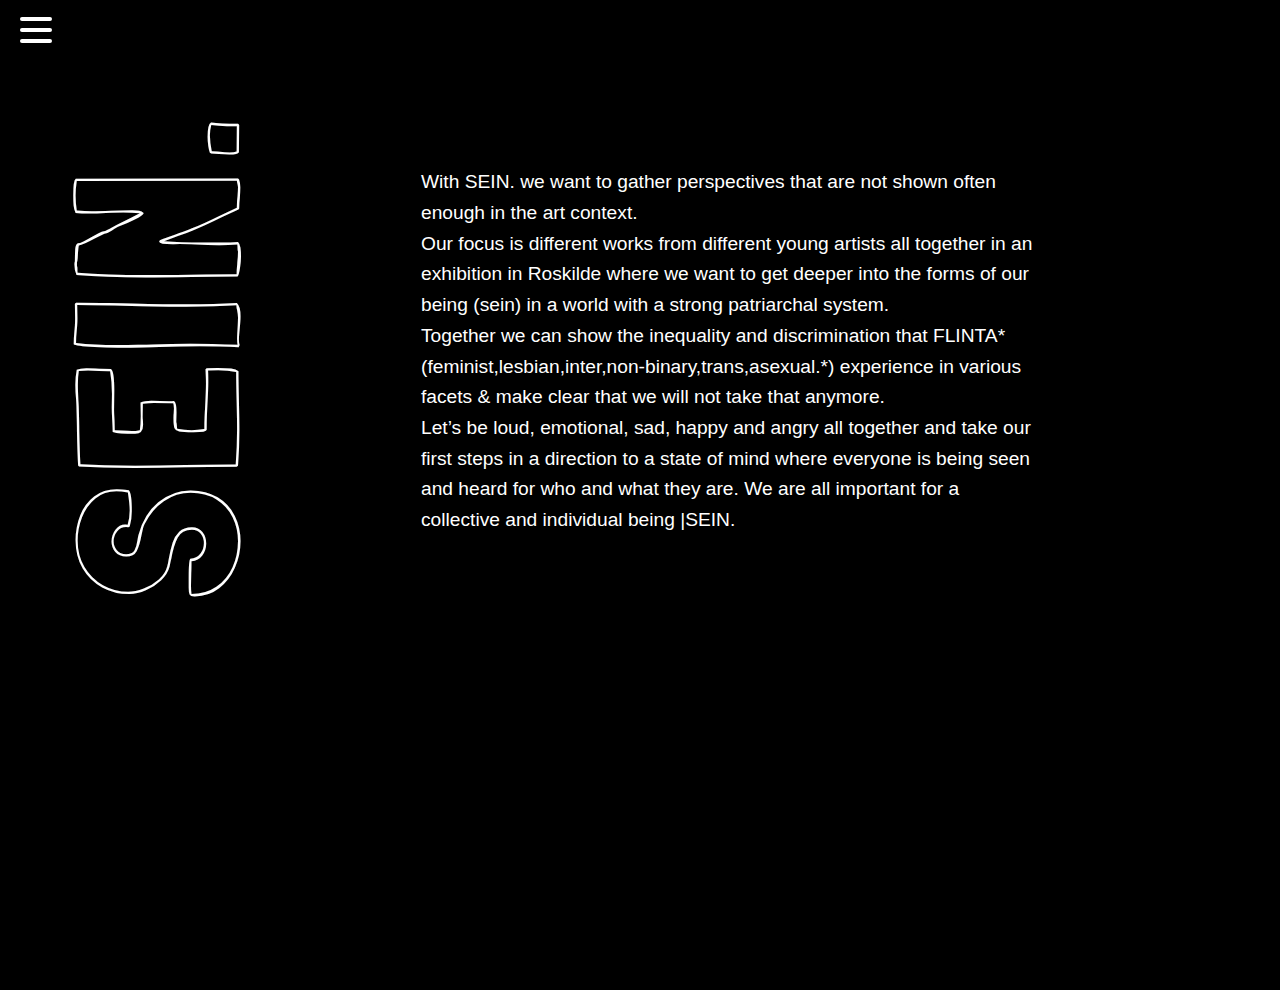
==== about.html @ c5a742ed "addstuff" ====
<!DOCTYPE html>
<html lang="en">

<head>
    <meta charset="UTF-8">
    <meta http-equiv="X-UA-Compatible" content="IE=edge">
    <meta name="viewport" content="width=device-width, initial-scale=1.0">
    <title>Document</title>
    <link rel="stylesheet" href="css/style.css">
</head>

<body>
    <nav>
        <div class="navbar">
            <div class="container nav-container">
                <input class="checkbox" type="checkbox" name="burger" id="menu" />
                <div class="hamburger-lines">
                    <span class="line line1"></span>
                    <span class="line line2"></span>
                    <span class="line line3"></span>
                </div>

                <div class="menu-items">
                    <li><a href="index.html">Home</a></li>
                    <li><a href="about.html">about</a></li>
                    <li><a href="contact.html">contact</a></li>
                </div>
            </div>
        </div>
    </nav>
    <main>
        <div class="content">
            <div class="headline">SEIN.</div>
            <div class="textbox">
                <p>
                    With <strong>SEIN.</strong> we want to gather perspectives that are not shown often enough in the
                    art
                    context. </p>
                <p>Our focus is different works from different young artists all together in an exhibition
                    in <strong>Roskilde</strong> where we want to get deeper into the forms of our being (sein) in a
                    world
                    with a strong patriarchal system. </p>

                <p>Together we can show the inequality and discrimination that
                    FLINTA*(feminist,lesbian,inter,non-binary,trans,asexual.*) experience in various facets & make clear
                    that we will not take that anymore.</p>

                <p>Let’s be loud, emotional, sad, happy and angry all together and take our first steps in a
                    direction to a state of mind where everyone is being seen and heard for who and what they are.
                    We are all important for a collective and individual being <strong>|SEIN.</strong></p>
                </p>
            </div>
        </div>
        <!-- <div class="movingtext">
            <p>++“Sein” as a German possessive pronoun, meaning as much as “his” ++“Sein” as in being, translated with
                the English “to be” but with a deep meaning in that, our sense.++“Sein” in connection with other words
                is used to describe “taking part in sth” or “being there”.
               </p>
        </div> -->
    </main>
</body>

</html>
<script src="js/my.js"></script>
---- css/style.css ----
@import url("https://fonts.googleapis.com/css2?family=Londrina+Outline&display=swap");

html {
  box-sizing: border-box;
}

*,
*:before,
*:after {
  box-sizing: inherit;
}

body {
  background: black;
  height: 110vh;
  overflow: hidden;
}

.container {
  display: flex;
  justify-content: center;
  align-items: center;
  text-transform: uppercase;
  height: 100vh;
  flex-direction: column;
  z-index: 1;
}

.title {
  color: #fff;
  font-family: Londrina Outline, sans-serif;
  font-size: 6rem;
  font-weight: 700;
  text-align: center;
  text-transform: uppercase;
  text-shadow: 0 0 5px #f27405, 0 0 10px #f27405, 0 0 20px #f27405,
    0 0 40px #f27405, 0 0 80px #f27405, 0 0 80px #f27405, 0 0 100px #f27405,
    0 0 120px #f27405;
  animation: blink 3s infinite linear alternate;
}

.title>.letter {
  margin: 0 9px;
}

@keyframes blink {

  60%,
  70%,
  79% {
    opacity: 1;
  }

  65%,
  67%,
  76%,
  78% {
    opacity: 0.2;
  }

  66%,
  69%,
  77% {
    opacity: 0.8;
  }
}

.subtitle {
  color: #d6d1e8;
  font-family: open sans, sans serif;
  font-size: 2rem;
  font-weight: 600;
  padding: 8px 16px;
  text-align: center;
  text-transform: uppercase;
  text-shadow: #a48ff2 2px 2px 10px;
  animation: border-flicker 6s ease-in-out 8.15s infinite alternate both;
  letter-spacing: 10px;
}

/* does not work, somehow for other letters */
.subtitle>.letter {
  margin-left: 20px;
}

.subtitle>.letter1-0 {
  animation: flicker 6s ease-in-out 7.75s infinite alternate both;
}

.subtitle>.letter1-1 {
  animation: flicker 6s ease-in-out 14.75s infinite alternate both;
}

.subtitle>.letter1-2 {
  animation: flicker 6s ease-in-out 7.41s infinite alternate both;
}

.subtitle>.letter1-3 {
  animation: flicker 6s ease-in-out 8.94s infinite alternate both;
}

.subtitle>.letter1-4 {
  animation: flicker 6s ease-in-out 5.47s infinite alternate both;
}

.subtitle>.letter1-5 {
  animation: flicker 6s ease-in-out 6.6s infinite alternate both;
}

.subtitle>.letter1-6 {
  animation: flicker 6s ease-in-out 9.81s infinite alternate both;
}

.subtitle>.letter1-7 {
  animation: flicker 6s ease-in-out 6.39s infinite alternate both;
}

.subtitle>.letter1-7 {
  animation: flicker 6s ease-in-out 4.81s infinite alternate both;
}

.subtitle>.letter1-8 {
  animation: flicker 6s ease-in-out 74.39s infinite alternate both;
}

.subtitle>.letter1-9 {
  animation: flicker 6s ease-in-out 11.81s infinite alternate both;
}

.subtitle>.letter1-10 {
  animation: flicker 6s ease-in-out 9.39 s infinite alternate both;
}

.subtitle>.letter1-11 {
  animation: flicker 6s ease-in-out 14.23s infinite alternate both;
}

.subtitle>.letter1-12 {
  animation: flicker 6s ease-in-out 19.39s infinite alternate both;
}

@keyframes flicker {

  0%,
  2%,
  35%,
  37%,
  39%,
  41%,
  100% {
    opacity: 1;
  }

  1%,
  3%,
  35%,
  36%,
  38%,
  40% {
    opacity: 0;
  }
}

@keyframes border-flicker {

  0%,
  2%,
  4%,
  6%,
  33%,
  37%,
  39%,
  41%,
  100% {
    border: 2px solid white;
    box-shadow: #a48ff2 0px, 0px 10px, inset #a48ff2 2px, 2px, 10px;
  }

  1%,
  3%,
  5%,
  34%,
  36%,
  38%,
  40% {
    border-color: transparent;
    box-shadow: unset;
  }
}

a {
  color: none;
  text-decoration: none;
}

/*codeforcountdown*/

.countdown>p {
  color: #d6d1e8;
  font-family: Londrina Outline, sans-serif;
  font-size: 2rem;
  font-weight: 600;
  padding: 8px 16px;
  text-align: center;
  text-shadow: #a48ff2 2px 2px 10px;
  letter-spacing: 5px;
  margin-top: 10px;
}

/*BURGER MENU*/

* {
  margin: 0;
  padding: 0;
  box-sizing: border-box;
}

.container {
  width: 100%;
  margin: auto;
}

.navbar {
  width: 100%;
  color: black;
}

.nav-container {
  display: flex;
  justify-content: space-between;
  align-items: center;
  height: 62px;
}

.navbar .menu-items {
  display: flex;
}

.navbar .nav-container li {
  list-style: none;
}

.navbar .nav-container a {
  text-decoration: none;
  font-family: Londrina Outline, sans-serif;
  color: white;
  font-weight: 500;
  font-size: 2em;
  padding: 0.7rem;
}

.navbar .nav-container a:hover {
  font-weight: bolder;
}

.nav-container {
  display: block;
  position: relative;
  height: 60px;
}

.nav-container .checkbox {
  position: absolute;
  display: block;
  height: 32px;
  width: 32px;
  top: 20px;
  left: 20px;
  z-index: 5;
  opacity: 0;
  cursor: pointer;
}

.nav-container .hamburger-lines {
  display: block;
  height: 26px;
  width: 32px;
  position: absolute;
  top: 17px;
  left: 20px;
  z-index: 2;
  display: flex;
  flex-direction: column;
  justify-content: space-between;
}

.nav-container .hamburger-lines .line {
  display: block;
  height: 4px;
  width: 100%;
  border-radius: 10px;
  background: white;
}

.nav-container .hamburger-lines .line1 {
  transform-origin: 0% 0%;
  transition: transform 0.4s ease-in-out;
}

.nav-container .hamburger-lines .line2 {
  transition: transform 0.2s ease-in-out;
}

.nav-container .hamburger-lines .line3 {
  transform-origin: 0% 100%;
  transition: transform 0.4s ease-in-out;
}

.navbar .menu-items {
  padding-top: 120px;
  background-color: black;
  height: 100vh;
  width: 100%;
  transform: translate(-150%);
  display: flex;
  flex-direction: column;
  /* margin-left: -40px;
  padding-left: 50px; */
  transition: transform 0.5s ease-in-out;
  text-align: center;
}

.navbar .menu-items li {
  margin-bottom: 1.2rem;
  font-size: 1.5rem;
  font-weight: 500;
}

.navbar .menu-items li a:hover {
  color: #f27405;
}

.nav-container input[type="checkbox"]:checked~.menu-items {
  transform: translateX(0);
}

.nav-container input[type="checkbox"]:checked~.hamburger-lines .line1 {
  transform: rotate(45deg);
}

.nav-container input[type="checkbox"]:checked~.hamburger-lines .line2 {
  transform: scaleY(0);
}

.nav-container input[type="checkbox"]:checked~.hamburger-lines .line3 {
  transform: rotate(-45deg);
}

.nav-container input[type="checkbox"]:checked~.logo {
  display: none;
}

/*about page*/
.headline {
  writing-mode: vertical-rl;
  color: white;
  font-family: Londrina Outline, sans-serif;
  font-size: 18vw;
  font-weight: 100;
  text-align: center;
  text-transform: uppercase;
  transform: rotate(180deg);
  letter-spacing: 10px;
  margin: 0;
  padding: 0;
  margin-left: 0vw;


}

.textbox {
  margin-left: 10vw;
  width: 50%;
  height: fit-content;
}

.content {
  display: flex;
  flex-direction: row;
  align-items: center;
  margin-top: 2vw;
  padding: 20px;
}

.textbox>p {
  font-family: acumin-pro, sans-serif;
  font-weight: 300;
  font-style: normal;
  font-size: 1.2em;
  line-height: 1.6;
  color: white;
}

/* .movingtext {
  display: inline-block;
  font-family: acumin-pro, sans-serif;
  font-style: normal;
  font-size: 1em;
  color: white;
  /* animation: moveRight 20s infinite ; 
  white-space: nowrap;
  overflow: hidden;
  text-overflow: ellipsis;
  position: absolute;
  
} 
@keyframes moveRight {
  0%, 50% {
    transform: translate(-30vw);
  }

  100% {
    transform: translate(10vw);
  }
} */

/*contac page*/
h2 {
  font-family: acumin-pro, sans-serif;
  font-weight: 300;
  font-style: normal;
  font-size: 1.2em;
  line-height: 1.6;
  color: white;
}

#email {
  font-family: acumin-pro, sans-serif;
  font-weight: 300;
  font-style: normal;
  font-size: 1.2em;
  line-height: 1.6;
  color: white;
  text-decoration: underline;
}


@media only screen and (max-width: 750px) {
  body {
    background-color: lightblue;
  }

}
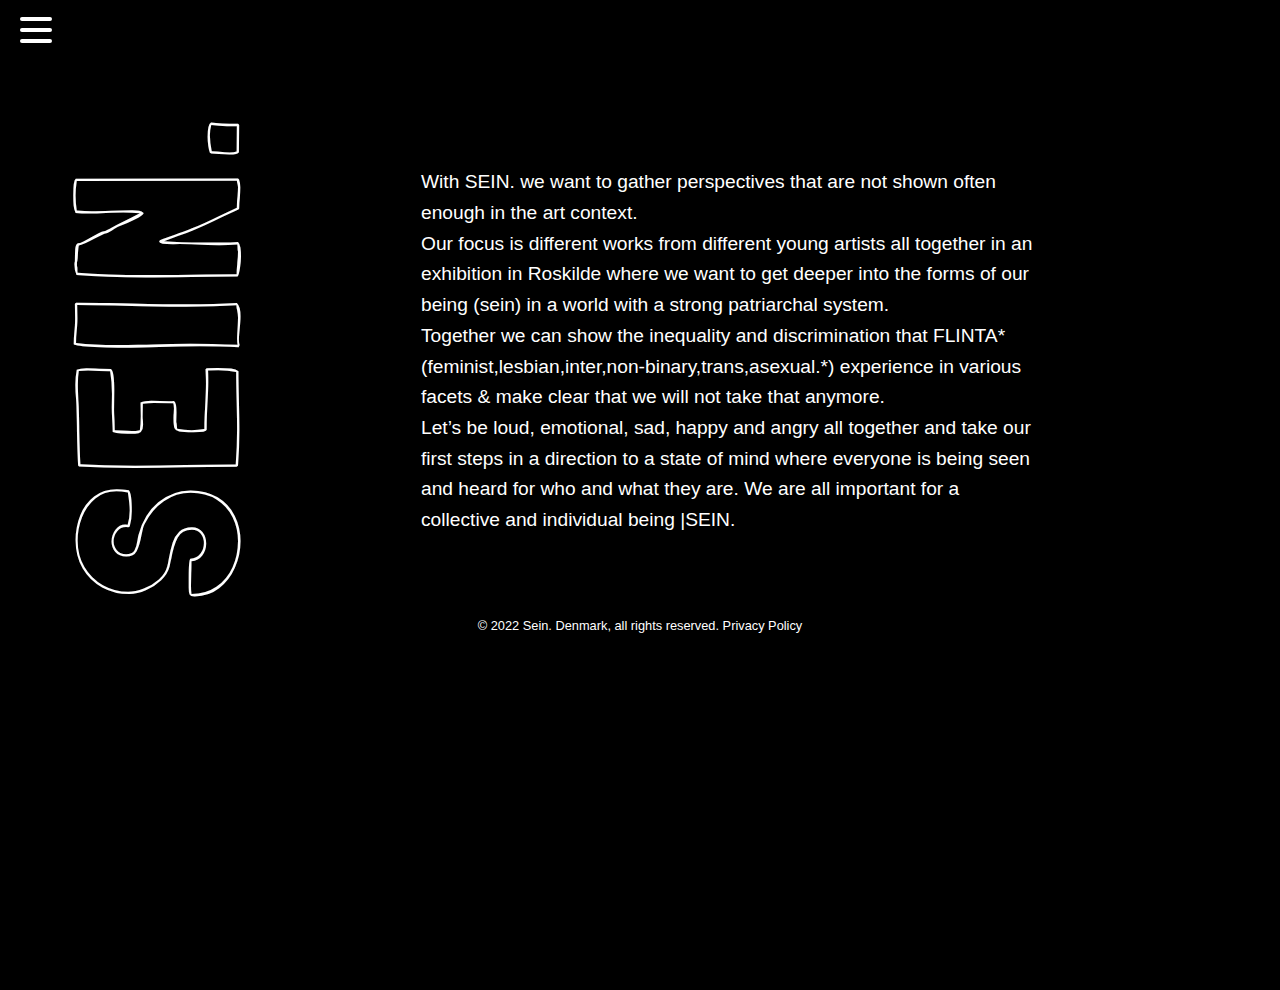
==== commit 7ca65525: "addfooter2" ====
--- a/about.html
+++ b/about.html
@@ -22,7 +22,7 @@
 
                 <div class="menu-items">
                     <li><a href="index.html">Home</a></li>
-                    <li><a href="about.html">about</a></li>
+                    <li><a class="active" href="about.html">about</a></li>
                     <li><a href="contact.html">contact</a></li>
                 </div>
             </div>
@@ -59,6 +59,10 @@
         </div> -->
     </main>
 </body>
+<footer>
+    <p>&copy; 2022 Sein. Denmark, all rights reserved. <a class="link"
+            href="https://www.termsfeed.com/live/636a9d87-15eb-46a1-a5a8-d4e3e997b64d">Privacy Policy</a></p>
+</footer>
 
 </html>
 <script src="js/my.js"></script>--- a/css/style.css
+++ b/css/style.css
@@ -13,9 +13,29 @@
 body {
   background: black;
   height: 110vh;
-  overflow: hidden;
-}
-
+}
+
+footer {
+  margin: 0;
+  padding: 0;
+}
+
+footer>p {
+  text-align: center;
+  font-family: acumin-pro, sans-serif;
+  font-size: 0.8em;
+  color: white;
+  cursor: default;
+}
+
+.link {
+  text-decoration: none;
+  color: white;
+  text-align: center;
+
+}
+
+/*index.html*/
 .container {
   display: flex;
   justify-content: center;
@@ -24,6 +44,7 @@
   height: 100vh;
   flex-direction: column;
   z-index: 1;
+  cursor: default;
 }
 
 .title {
@@ -37,6 +58,7 @@
     0 0 40px #f27405, 0 0 80px #f27405, 0 0 80px #f27405, 0 0 100px #f27405,
     0 0 120px #f27405;
   animation: blink 3s infinite linear alternate;
+
 }
 
 .title>.letter {
@@ -330,6 +352,14 @@
   color: #f27405;
 }
 
+.navbar .menu-items li .active {
+  text-decoration: underline;
+}
+
+.navbar .menu-items li .active:hover {
+  color: white;
+}
+
 .nav-container input[type="checkbox"]:checked~.menu-items {
   transform: translateX(0);
 }
@@ -364,8 +394,6 @@
   margin: 0;
   padding: 0;
   margin-left: 0vw;
-
-
 }
 
 .textbox {
@@ -380,6 +408,7 @@
   align-items: center;
   margin-top: 2vw;
   padding: 20px;
+  cursor: default;
 }
 
 .textbox>p {
@@ -435,9 +464,30 @@
 }
 
 
-@media only screen and (max-width: 750px) {
-  body {
-    background-color: lightblue;
-  }
-
+
+@media only screen and (max-width: 1000px) {
+  .textbox {
+    width: auto;
+    font-size: 1.2em;
+    margin-left: 0;
+    margin-top: 50px;
+  }
+
+  .headline {
+    writing-mode: horizontal-tb;
+    transform: rotate(0deg);
+    font-size: 20vw;
+  }
+
+  .content {
+    display: flex;
+    flex-direction: column;
+    align-items: flex-start;
+    margin-top: 2vw;
+    padding: 20px;
+  }
+
+  .subtitle {
+    font-size: 1em;
+  }
 }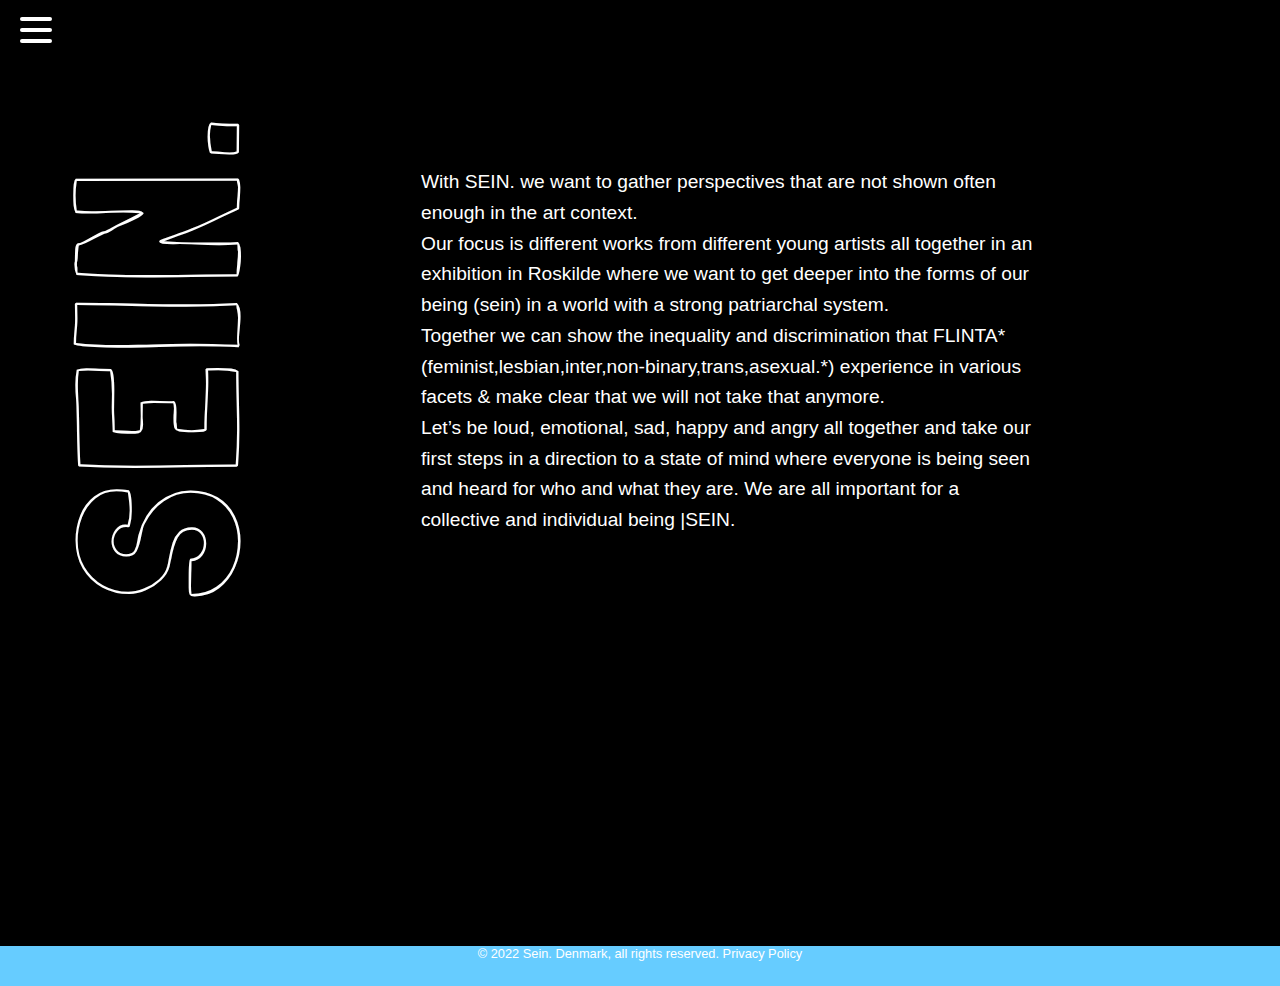
==== commit 5c4e7272: "addnewfootersetup" ====
--- a/about.html
+++ b/about.html
@@ -29,40 +29,51 @@
         </div>
     </nav>
     <main>
-        <div class="content">
-            <div class="headline">SEIN.</div>
-            <div class="textbox">
-                <p>
-                    With <strong>SEIN.</strong> we want to gather perspectives that are not shown often enough in the
-                    art
-                    context. </p>
-                <p>Our focus is different works from different young artists all together in an exhibition
-                    in <strong>Roskilde</strong> where we want to get deeper into the forms of our being (sein) in a
-                    world
-                    with a strong patriarchal system. </p>
+        <div id="page-container">
+            <div id="content-wrap">
+                <!-- all other page content -->
+                <div class="content">
+                    <div class="headline">SEIN.</div>
+                    <div class="textbox">
+                        <p>
+                            With <strong>SEIN.</strong> we want to gather perspectives that are not shown often enough
+                            in the
+                            art
+                            context. </p>
+                        <p>Our focus is different works from different young artists all together in an exhibition
+                            in <strong>Roskilde</strong> where we want to get deeper into the forms of our being (sein)
+                            in a
+                            world
+                            with a strong patriarchal system. </p>
 
-                <p>Together we can show the inequality and discrimination that
-                    FLINTA*(feminist,lesbian,inter,non-binary,trans,asexual.*) experience in various facets & make clear
-                    that we will not take that anymore.</p>
+                        <p>Together we can show the inequality and discrimination that
+                            FLINTA*(feminist,lesbian,inter,non-binary,trans,asexual.*) experience in various facets &
+                            make clear
+                            that we will not take that anymore.</p>
 
-                <p>Let’s be loud, emotional, sad, happy and angry all together and take our first steps in a
-                    direction to a state of mind where everyone is being seen and heard for who and what they are.
-                    We are all important for a collective and individual being <strong>|SEIN.</strong></p>
-                </p>
-            </div>
-        </div>
-        <!-- <div class="movingtext">
+                        <p>Let’s be loud, emotional, sad, happy and angry all together and take our first steps in a
+                            direction to a state of mind where everyone is being seen and heard for who and what they
+                            are.
+                            We are all important for a collective and individual being <strong>|SEIN.</strong></p>
+                        </p>
+                    </div>
+                </div>
+                <!-- <div class="movingtext">
             <p>++“Sein” as a German possessive pronoun, meaning as much as “his” ++“Sein” as in being, translated with
                 the English “to be” but with a deep meaning in that, our sense.++“Sein” in connection with other words
                 is used to describe “taking part in sth” or “being there”.
                </p>
         </div> -->
+            </div>
+            <footer id="footer">
+                <p>&copy; 2022 Sein. Denmark, all rights reserved. <a class="link"
+                        href="https://www.termsfeed.com/live/636a9d87-15eb-46a1-a5a8-d4e3e997b64d">Privacy Policy</a>
+                </p>
+            </footer>
+        </div>
     </main>
 </body>
-<footer>
-    <p>&copy; 2022 Sein. Denmark, all rights reserved. <a class="link"
-            href="https://www.termsfeed.com/live/636a9d87-15eb-46a1-a5a8-d4e3e997b64d">Privacy Policy</a></p>
-</footer>
+
 
 </html>
 <script src="js/my.js"></script>--- a/css/style.css
+++ b/css/style.css
@@ -12,12 +12,27 @@
 
 body {
   background: black;
-  height: 110vh;
-}
-
-footer {
-  margin: 0;
-  padding: 0;
+
+}
+
+#page-container {
+  position: relative;
+  min-height: 100vh;
+}
+
+#content-wrap {
+  padding-bottom: 2.5rem;
+  /* Footer height */
+}
+
+#footer {
+  position: absolute;
+  bottom: 0;
+  width: 100%;
+  height: 2.5rem;
+
+  background: #6cf;
+  /* Footer height */
 }
 
 footer>p {
@@ -41,10 +56,11 @@
   justify-content: center;
   align-items: center;
   text-transform: uppercase;
-  height: 100vh;
+  height: 110vh;
   flex-direction: column;
   z-index: 1;
   cursor: default;
+
 }
 
 .title {
@@ -490,4 +506,14 @@
   .subtitle {
     font-size: 1em;
   }
+
+  footer {
+    position: absolute;
+    bottom: 0;
+    width: 100%;
+    /* Height of the footer */
+    background: #6cf;
+    margin: 0;
+    padding: 0;
+  }
 }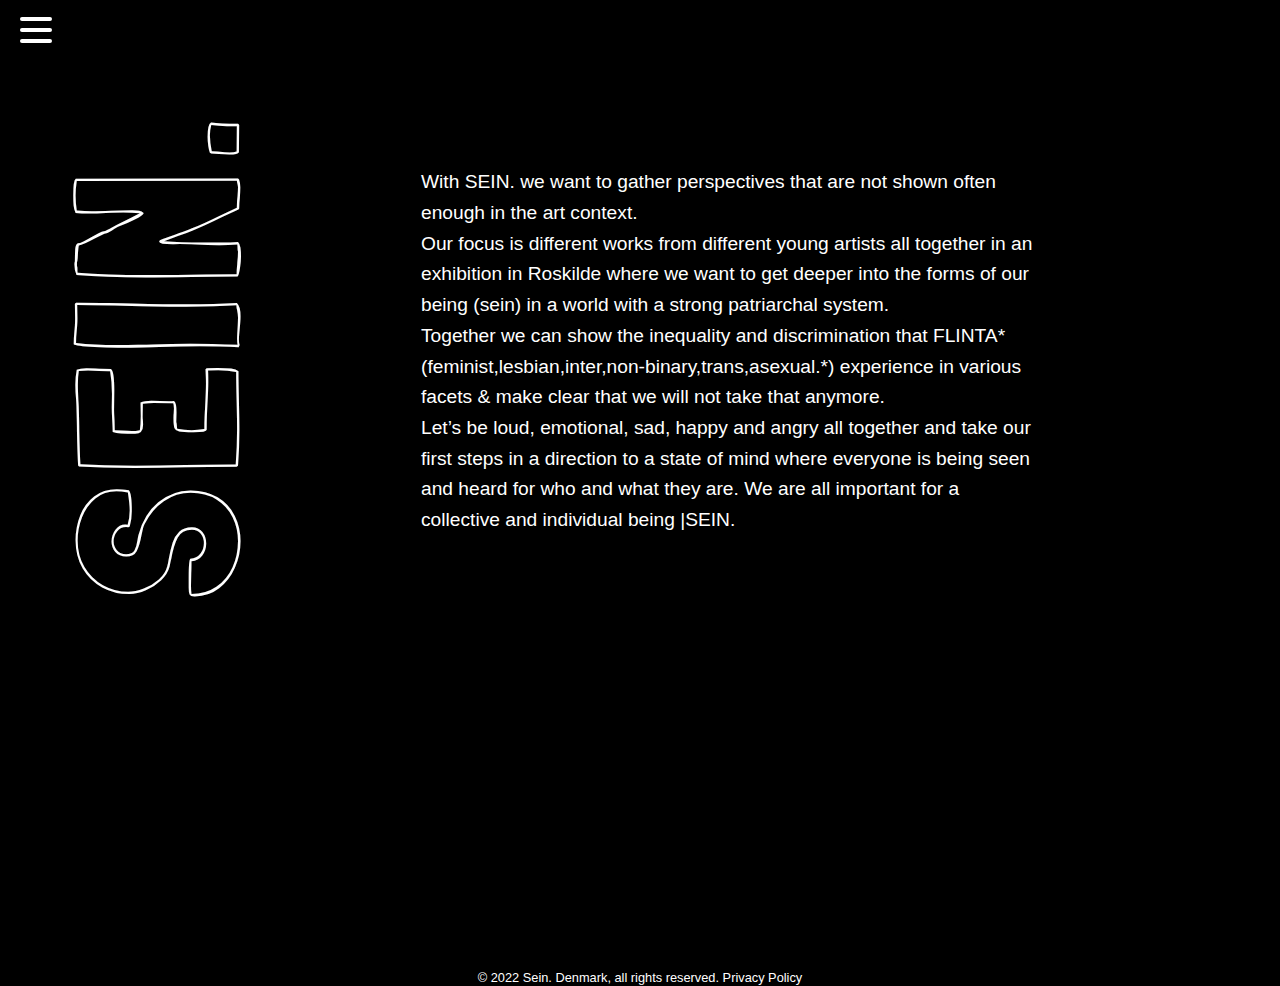
==== commit 30d7f33e: "addnewtabfooter" ====
--- a/about.html
+++ b/about.html
@@ -67,7 +67,7 @@
             </div>
             <footer id="footer">
                 <p>&copy; 2022 Sein. Denmark, all rights reserved. <a class="link"
-                        href="https://www.termsfeed.com/live/636a9d87-15eb-46a1-a5a8-d4e3e997b64d">Privacy Policy</a>
+                        href="https://www.termsfeed.com/live/636a9d87-15eb-46a1-a5a8-d4e3e997b64d"target="_blank">Privacy Policy</a>
                 </p>
             </footer>
         </div>
--- a/css/style.css
+++ b/css/style.css
@@ -12,7 +12,6 @@
 
 body {
   background: black;
-
 }
 
 #page-container {
@@ -29,9 +28,7 @@
   position: absolute;
   bottom: 0;
   width: 100%;
-  height: 2.5rem;
-
-  background: #6cf;
+  height: 1rem;
   /* Footer height */
 }
 
@@ -47,7 +44,6 @@
   text-decoration: none;
   color: white;
   text-align: center;
-
 }
 
 /*index.html*/
@@ -56,11 +52,10 @@
   justify-content: center;
   align-items: center;
   text-transform: uppercase;
-  height: 110vh;
+  height: 80vh;
   flex-direction: column;
   z-index: 1;
   cursor: default;
-
 }
 
 .title {
@@ -74,7 +69,6 @@
     0 0 40px #f27405, 0 0 80px #f27405, 0 0 80px #f27405, 0 0 100px #f27405,
     0 0 120px #f27405;
   animation: blink 3s infinite linear alternate;
-
 }
 
 .title>.letter {
@@ -370,6 +364,8 @@
 
 .navbar .menu-items li .active {
   text-decoration: underline;
+  font-weight: normal;
+  
 }
 
 .navbar .menu-items li .active:hover {
@@ -479,8 +475,6 @@
   text-decoration: underline;
 }
 
-
-
 @media only screen and (max-width: 1000px) {
   .textbox {
     width: auto;
@@ -506,14 +500,4 @@
   .subtitle {
     font-size: 1em;
   }
-
-  footer {
-    position: absolute;
-    bottom: 0;
-    width: 100%;
-    /* Height of the footer */
-    background: #6cf;
-    margin: 0;
-    padding: 0;
-  }
 }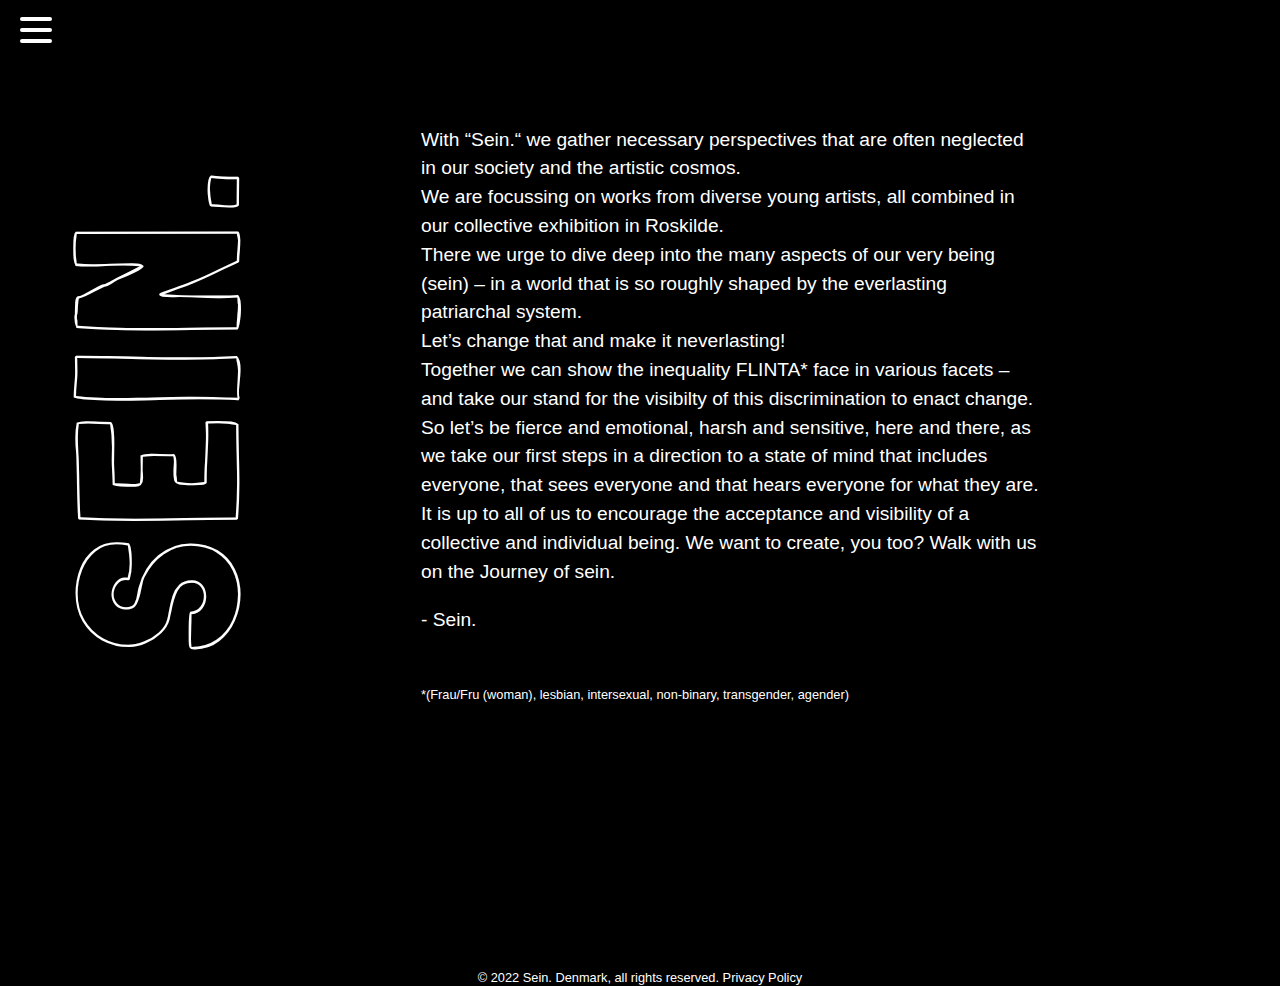
==== commit 255439f4: "addfinalpitch" ====
--- a/about.html
+++ b/about.html
@@ -35,7 +35,46 @@
                 <div class="content">
                     <div class="headline">SEIN.</div>
                     <div class="textbox">
-                        <p>
+                        <section>
+                            <p>With <strong>“Sein.“</strong> we gather necessary perspectives that are often neglected
+                                in our society and the
+                                artistic cosmos.</p>
+                            <p>We are focussing on works from diverse young artists, all combined in our collective
+                                exhibition
+                                in <strong>Roskilde.</strong></p>
+                            <p> There we urge to dive deep into the many aspects of our very being (sein) – in
+                                a
+                                world that is so roughly shaped by the everlasting patriarchal system.</p>
+                            <p>Let’s change that and
+                                make it neverlasting!</p>
+
+                            <p>Together we can show the inequality <strong>FLINTA*</strong> face in various facets –
+                                and take our stand
+                                for
+                                the visibilty of this discrimination to enact <strong>change.</strong></p>
+
+                            <p>So let’s be fierce and emotional, harsh and sensitive, here and there, as we take our
+                                first
+                                steps in a direction to a state of mind that includes everyone, that sees everyone and
+                                that
+                                hears everyone for what they are. </p>
+
+                            <p>It is up to all of us to encourage the acceptance and visibility of a collective and
+                                individual
+                                being. We want to <strong>create</strong>, you too?
+                                Walk with us on the Journey of sein.
+                        </section>
+                        <section>
+                            <p> <strong>- Sein.</strong> </p>
+                        </section>
+
+                        <section>
+                            <p id="specialp"> *(Frau/Fru (woman), lesbian, intersexual, non-binary, transgender,
+                                agender)</p>
+                        </section>
+
+
+                        <!-- <p>
                             With <strong>SEIN.</strong> we want to gather perspectives that are not shown often enough
                             in the
                             art
@@ -55,7 +94,7 @@
                             direction to a state of mind where everyone is being seen and heard for who and what they
                             are.
                             We are all important for a collective and individual being <strong>|SEIN.</strong></p>
-                        </p>
+                        </p> -->
                     </div>
                 </div>
                 <!-- <div class="movingtext">
@@ -67,7 +106,8 @@
             </div>
             <footer id="footer">
                 <p>&copy; 2022 Sein. Denmark, all rights reserved. <a class="link"
-                        href="https://www.termsfeed.com/live/636a9d87-15eb-46a1-a5a8-d4e3e997b64d"target="_blank">Privacy Policy</a>
+                        href="https://www.termsfeed.com/live/636a9d87-15eb-46a1-a5a8-d4e3e997b64d"
+                        target="_blank">Privacy Policy</a>
                 </p>
             </footer>
         </div>
--- a/css/style.css
+++ b/css/style.css
@@ -1,17 +1,19 @@
 @import url("https://fonts.googleapis.com/css2?family=Londrina+Outline&display=swap");
+@import url("https://fonts.googleapis.com/css2?family=Open+Sans&display=swap");
 
 html {
-  box-sizing: border-box;
+  box-sizing: content-box;
+}
+
+body {
+  margin: 0;
+  background: black;
 }
 
 *,
 *:before,
 *:after {
   box-sizing: inherit;
-}
-
-body {
-  background: black;
 }
 
 #page-container {
@@ -65,14 +67,16 @@
   font-weight: 700;
   text-align: center;
   text-transform: uppercase;
-  text-shadow: 0 0 5px #f27405, 0 0 10px #f27405, 0 0 20px #f27405,
-    0 0 40px #f27405, 0 0 80px #f27405, 0 0 80px #f27405, 0 0 100px #f27405,
-    0 0 120px #f27405;
+  text-shadow: 0 0 5px #9bf29c, 0 0 10px #9bf29c, 0 0 20px #9bf29c,
+    0 0 40px #9bf29c, 0 0 80px #9bf29c, 0 0 80px #9bf29c, 0 0 100px #9bf29c,
+    0 0 120px #9bf29c;
   animation: blink 3s infinite linear alternate;
+  margin-bottom: 30px;
+  white-space: nowrap;
 }
 
 .title>.letter {
-  margin: 0 9px;
+  margin: 0 5px;
 }
 
 @keyframes blink {
@@ -100,14 +104,15 @@
 .subtitle {
   color: #d6d1e8;
   font-family: open sans, sans serif;
-  font-size: 2rem;
+  font-size: 2.2em;
   font-weight: 600;
   padding: 8px 16px;
   text-align: center;
   text-transform: uppercase;
-  text-shadow: #a48ff2 2px 2px 10px;
+  text-shadow: #d6d1e8 2px 2px 10px;
   animation: border-flicker 6s ease-in-out 8.15s infinite alternate both;
-  letter-spacing: 10px;
+  letter-spacing: 5px;
+  white-space: nowrap;
 }
 
 /* does not work, somehow for other letters */
@@ -264,10 +269,6 @@
   height: 62px;
 }
 
-.navbar .menu-items {
-  display: flex;
-}
-
 .navbar .nav-container li {
   list-style: none;
 }
@@ -359,13 +360,12 @@
 }
 
 .navbar .menu-items li a:hover {
-  color: #f27405;
+  color: #9bf29c;
 }
 
 .navbar .menu-items li .active {
   text-decoration: underline;
   font-weight: normal;
-  
 }
 
 .navbar .menu-items li .active:hover {
@@ -423,14 +423,22 @@
   cursor: default;
 }
 
-.textbox>p {
+section>p {
   font-family: acumin-pro, sans-serif;
   font-weight: 300;
   font-style: normal;
   font-size: 1.2em;
-  line-height: 1.6;
-  color: white;
-}
+  line-height: 1.5;
+  color: white;
+}
+
+section >#specialp {margin-top: 50px;
+  font-size: 0.8em;
+}
+
+ section {
+  margin-top: 20px;
+} 
 
 /* .movingtext {
   display: inline-block;
@@ -476,6 +484,10 @@
 }
 
 @media only screen and (max-width: 1000px) {
+  body {
+    padding-left: 1px;
+  }
+
   .textbox {
     width: auto;
     font-size: 1.2em;
@@ -500,4 +512,8 @@
   .subtitle {
     font-size: 1em;
   }
+  section>#specialp {margin-top: 50px;
+    font-size: 0.7em;
+  }
+  
 }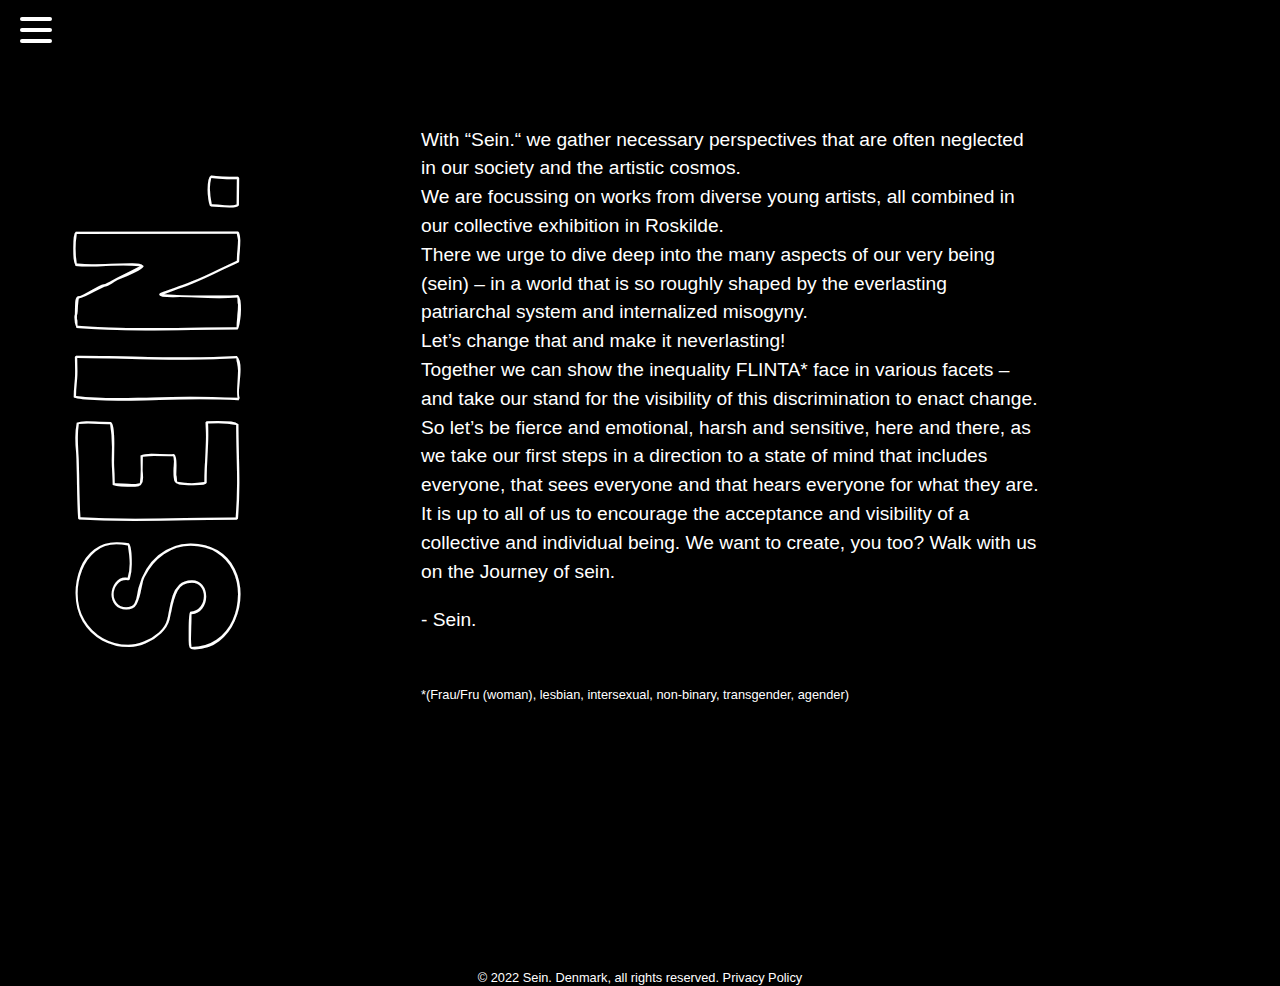
==== commit 92be514f: "addtypochange" ====
--- a/about.html
+++ b/about.html
@@ -5,7 +5,7 @@
     <meta charset="UTF-8">
     <meta http-equiv="X-UA-Compatible" content="IE=edge">
     <meta name="viewport" content="width=device-width, initial-scale=1.0">
-    <title>Document</title>
+    <title>About</title>
     <link rel="stylesheet" href="css/style.css">
 </head>
 
@@ -44,14 +44,15 @@
                                 in <strong>Roskilde.</strong></p>
                             <p> There we urge to dive deep into the many aspects of our very being (sein) – in
                                 a
-                                world that is so roughly shaped by the everlasting patriarchal system.</p>
+                                world that is so roughly shaped by the everlasting patriarchal system
+                                and internalized misogyny.</p>
                             <p>Let’s change that and
                                 make it neverlasting!</p>
 
                             <p>Together we can show the inequality <strong>FLINTA*</strong> face in various facets –
                                 and take our stand
                                 for
-                                the visibilty of this discrimination to enact <strong>change.</strong></p>
+                                the visibility of this discrimination to enact <strong>change.</strong></p>
 
                             <p>So let’s be fierce and emotional, harsh and sensitive, here and there, as we take our
                                 first
--- a/css/style.css
+++ b/css/style.css
@@ -34,7 +34,7 @@
   /* Footer height */
 }
 
-footer>p {
+footer > p {
   text-align: center;
   font-family: acumin-pro, sans-serif;
   font-size: 0.8em;
@@ -75,12 +75,11 @@
   white-space: nowrap;
 }
 
-.title>.letter {
+.title > .letter {
   margin: 0 5px;
 }
 
 @keyframes blink {
-
   60%,
   70%,
   79% {
@@ -116,68 +115,67 @@
 }
 
 /* does not work, somehow for other letters */
-.subtitle>.letter {
+.subtitle > .letter {
   margin-left: 20px;
 }
 
-.subtitle>.letter1-0 {
+.subtitle > .letter1-0 {
   animation: flicker 6s ease-in-out 7.75s infinite alternate both;
 }
 
-.subtitle>.letter1-1 {
+.subtitle > .letter1-1 {
   animation: flicker 6s ease-in-out 14.75s infinite alternate both;
 }
 
-.subtitle>.letter1-2 {
+.subtitle > .letter1-2 {
   animation: flicker 6s ease-in-out 7.41s infinite alternate both;
 }
 
-.subtitle>.letter1-3 {
+.subtitle > .letter1-3 {
   animation: flicker 6s ease-in-out 8.94s infinite alternate both;
 }
 
-.subtitle>.letter1-4 {
+.subtitle > .letter1-4 {
   animation: flicker 6s ease-in-out 5.47s infinite alternate both;
 }
 
-.subtitle>.letter1-5 {
+.subtitle > .letter1-5 {
   animation: flicker 6s ease-in-out 6.6s infinite alternate both;
 }
 
-.subtitle>.letter1-6 {
+.subtitle > .letter1-6 {
   animation: flicker 6s ease-in-out 9.81s infinite alternate both;
 }
 
-.subtitle>.letter1-7 {
+.subtitle > .letter1-7 {
   animation: flicker 6s ease-in-out 6.39s infinite alternate both;
 }
 
-.subtitle>.letter1-7 {
+.subtitle > .letter1-7 {
   animation: flicker 6s ease-in-out 4.81s infinite alternate both;
 }
 
-.subtitle>.letter1-8 {
+.subtitle > .letter1-8 {
   animation: flicker 6s ease-in-out 74.39s infinite alternate both;
 }
 
-.subtitle>.letter1-9 {
+.subtitle > .letter1-9 {
   animation: flicker 6s ease-in-out 11.81s infinite alternate both;
 }
 
-.subtitle>.letter1-10 {
+.subtitle > .letter1-10 {
   animation: flicker 6s ease-in-out 9.39 s infinite alternate both;
 }
 
-.subtitle>.letter1-11 {
+.subtitle > .letter1-11 {
   animation: flicker 6s ease-in-out 14.23s infinite alternate both;
 }
 
-.subtitle>.letter1-12 {
+.subtitle > .letter1-12 {
   animation: flicker 6s ease-in-out 19.39s infinite alternate both;
 }
 
 @keyframes flicker {
-
   0%,
   2%,
   35%,
@@ -199,7 +197,6 @@
 }
 
 @keyframes border-flicker {
-
   0%,
   2%,
   4%,
@@ -232,7 +229,7 @@
 
 /*codeforcountdown*/
 
-.countdown>p {
+.countdown > p {
   color: #d6d1e8;
   font-family: Londrina Outline, sans-serif;
   font-size: 2rem;
@@ -372,23 +369,23 @@
   color: white;
 }
 
-.nav-container input[type="checkbox"]:checked~.menu-items {
+.nav-container input[type="checkbox"]:checked ~ .menu-items {
   transform: translateX(0);
 }
 
-.nav-container input[type="checkbox"]:checked~.hamburger-lines .line1 {
+.nav-container input[type="checkbox"]:checked ~ .hamburger-lines .line1 {
   transform: rotate(45deg);
 }
 
-.nav-container input[type="checkbox"]:checked~.hamburger-lines .line2 {
+.nav-container input[type="checkbox"]:checked ~ .hamburger-lines .line2 {
   transform: scaleY(0);
 }
 
-.nav-container input[type="checkbox"]:checked~.hamburger-lines .line3 {
+.nav-container input[type="checkbox"]:checked ~ .hamburger-lines .line3 {
   transform: rotate(-45deg);
 }
 
-.nav-container input[type="checkbox"]:checked~.logo {
+.nav-container input[type="checkbox"]:checked ~ .logo {
   display: none;
 }
 
@@ -423,7 +420,7 @@
   cursor: default;
 }
 
-section>p {
+section > p {
   font-family: acumin-pro, sans-serif;
   font-weight: 300;
   font-style: normal;
@@ -432,36 +429,14 @@
   color: white;
 }
 
-section >#specialp {margin-top: 50px;
+section > #specialp {
+  margin-top: 50px;
   font-size: 0.8em;
 }
 
- section {
+section {
   margin-top: 20px;
-} 
-
-/* .movingtext {
-  display: inline-block;
-  font-family: acumin-pro, sans-serif;
-  font-style: normal;
-  font-size: 1em;
-  color: white;
-  /* animation: moveRight 20s infinite ; 
-  white-space: nowrap;
-  overflow: hidden;
-  text-overflow: ellipsis;
-  position: absolute;
-  
-} 
-@keyframes moveRight {
-  0%, 50% {
-    transform: translate(-30vw);
-  }
-
-  100% {
-    transform: translate(10vw);
-  }
-} */
+}
 
 /*contac page*/
 h2 {
@@ -471,16 +446,38 @@
   font-size: 1.2em;
   line-height: 1.6;
   color: white;
+  text-decoration: underline;
+}
+h3 {
+  font-family: acumin-pro, sans-serif;
+  font-weight: 300;
+  font-style: normal;
+  font-size: 2em;
+  line-height: 1.6;
+  color: white;
+  margin-top: 20px;
+  margin-bottom: 10px;
 }
 
 #email {
   font-family: acumin-pro, sans-serif;
   font-weight: 300;
   font-style: normal;
+  font-size: 1.1em;
+  line-height: 1.6;
+  color: white;
+  text-decoration: underline;
+}
+
+.specialul {
+  margin: 20px;
+  font-family: acumin-pro, sans-serif;
+  font-weight: 300;
+  font-style: normal;
   font-size: 1.2em;
-  line-height: 1.6;
-  color: white;
-  text-decoration: underline;
+  line-height: 1.5;
+  color: white;
+  list-style: circle;
 }
 
 @media only screen and (max-width: 1000px) {
@@ -512,8 +509,12 @@
   .subtitle {
     font-size: 1em;
   }
-  section>#specialp {margin-top: 50px;
+
+  section > #specialp {
+    margin-top: 50px;
     font-size: 0.7em;
   }
-  
-}+  h3 {
+    font-size: 1.8em;
+  }
+}
